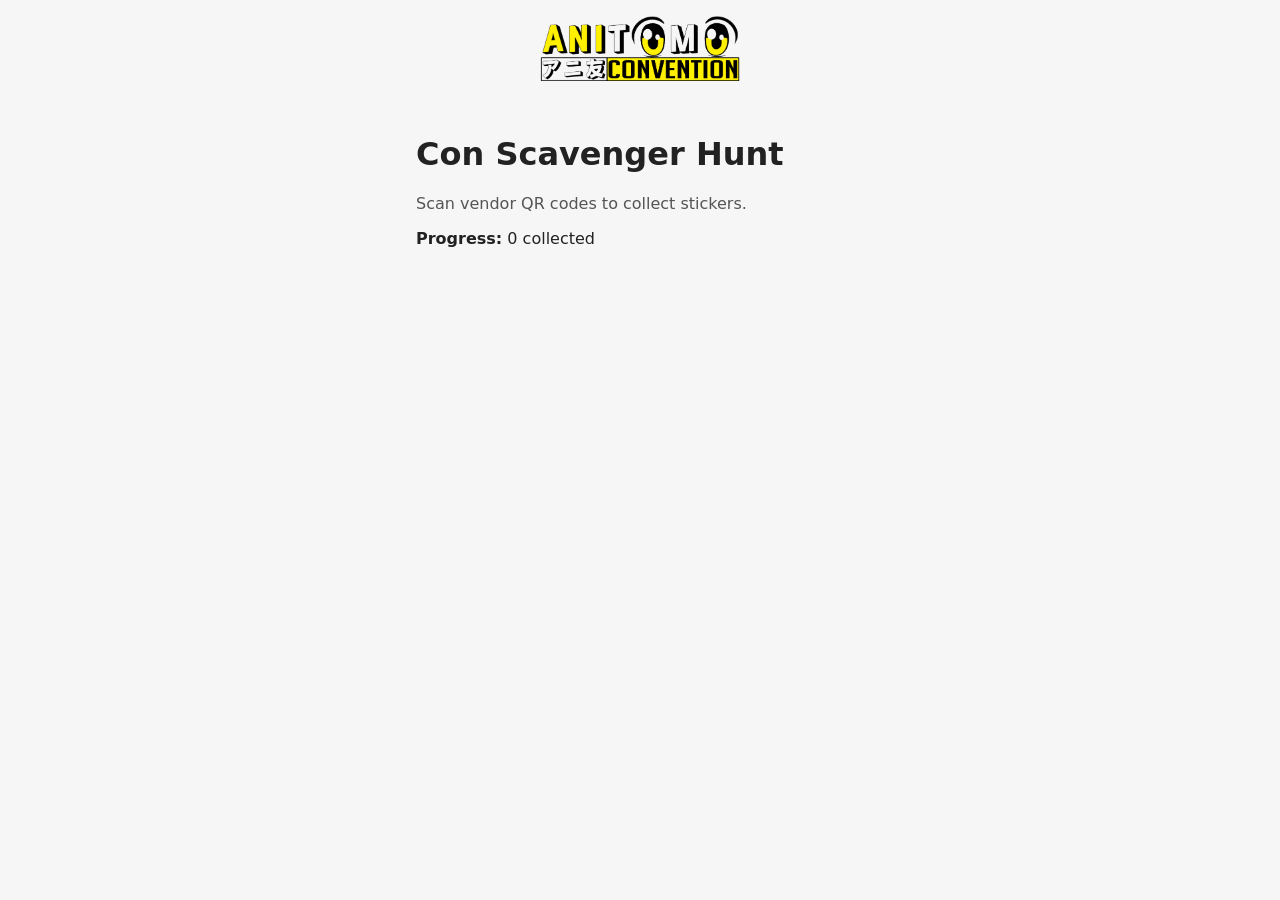
==== src/index.html @ f9cf3979 "Add logo and Anitomo color scheme styling changes." ====
<!DOCTYPE html>
<html lang="en">
  <head>
    <meta charset="UTF-8" />
    <meta name="viewport" content="width=device-width, initial-scale=1.0" />
    <title>Con Scavenger Hunt</title>
    <link rel="stylesheet" href="./styles.css" />
  </head>
  <body>
    <img
      src="assets/New.AniTOMO.Logo.webp"
      alt="AniTOMO Convention"
      class="logo"
    />
    <main class="app">
      <h1>Con Scavenger Hunt</h1>
      <p class="subtitle">
        Scan vendor QR codes to collect stickers.
      </p>

      <section id="progress">
        <strong>Progress:</strong>
        <div id="message" class="message" hidden></div>
        <span id="count">0</span> collected
      </section>

      <section id="vendors">
        <!-- Vendors will go here -->
      </section>
    </main>

    <script src="./app.js"></script>
  </body>
</html>
---- src/styles.css ----
:root {
  --anitomo-yellow: #FFF000;

  --anitomo-black: #000000;
  --anitomo-white: #FFFFFF;

  /* Neutral greys */
  --anitomo-grey: #B0B0B0;       /* uncollected */
  --anitomo-grey-dark: #6E6E6E;  /* text / borders */
  --anitomo-grey-light: #E5E5E5; /* backgrounds */
}

* {
  box-sizing: border-box;
}

body {
  margin: 0;
  font-family: system-ui, sans-serif;
  background: #f6f6f6;
  color: #222;
}

.app {
  max-width: 480px;
  margin: 0 auto;
  padding: 1rem;
}

.subtitle {
  color: #555;
}

#vendors {
  margin-top: 1rem;
  display: grid;
  grid-template-columns: repeat(3, 1fr);
  gap: 0.5rem;
}

.vendor {
  padding: 12px;
  border-radius: 8px;
  margin-bottom: 8px;
  text-align: center;
  font-weight: 600;

  background: var(--anitomo-grey-light);
  color: var(--anitomo-grey-dark);
  border: 2px solid var(--anitomo-grey);

  transition: background 0.2s ease, color 0.2s ease;
}

.vendor.collected {
  background: var(--anitomo-yellow);
  color: var(--anitomo-black);
  border-color: var(--anitomo-yellow);
  animation: pop 0.2s ease-out;
}

@keyframes pop {
  0% { transform: scale(0.95); }
  100% { transform: scale(1); }
}

.message {
  margin-top: 0.5rem;
  padding: 0.5rem;
  border-radius: 4px;
  background: #e8f5e9;
  color: #2e7d32;
  font-size: 0.85rem;
}

.message.error {
  background: #fdecea;
  color: #b71c1c;
}

.logo {
  max-width: 200px;
  width: 60%;
  height: auto;
  margin: 16px auto;
  display: block;
}
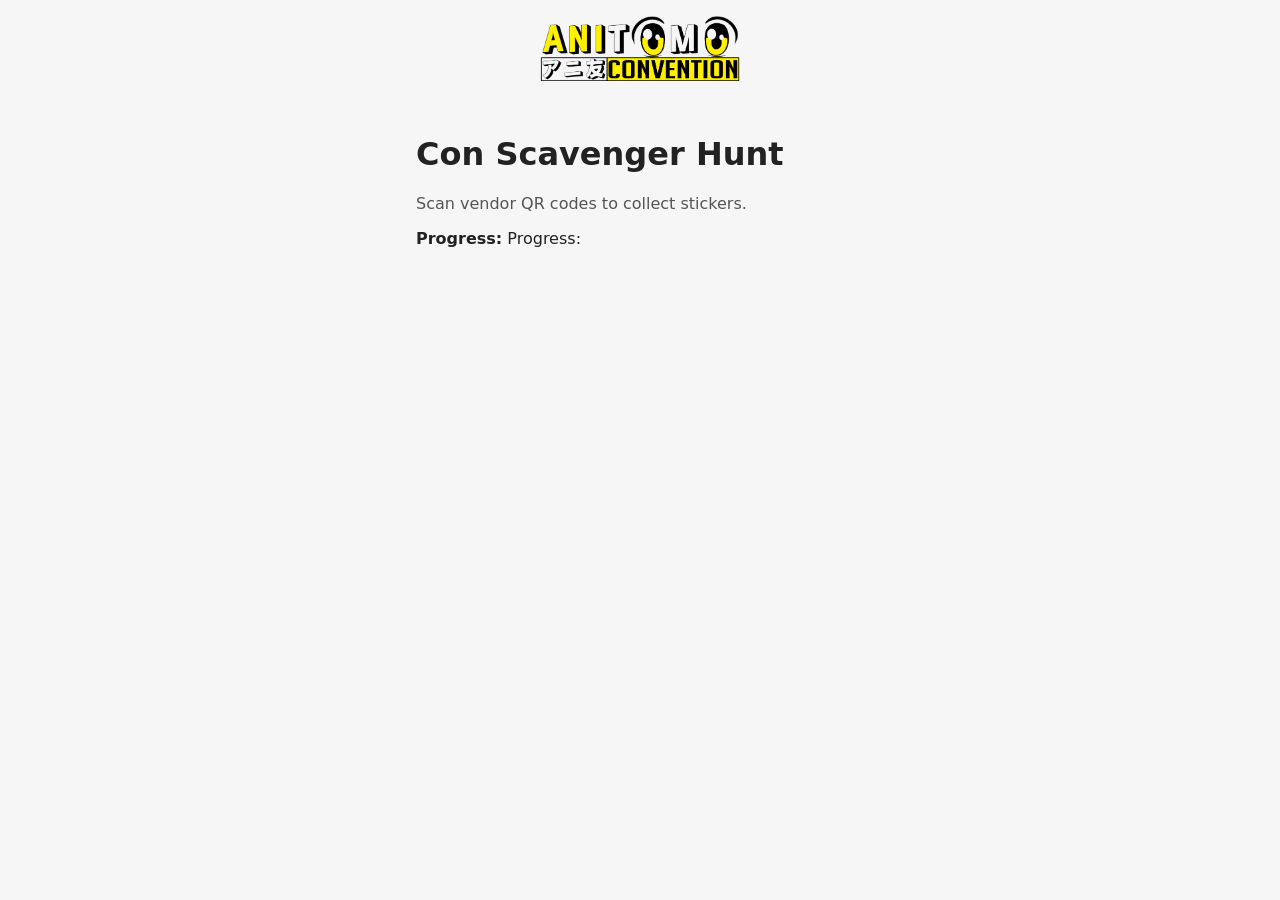
==== commit 5db1adae: "Update animation timing and remove extraneous confirmation message when a sticker is collected." ====
--- a/src/index.html
+++ b/src/index.html
@@ -21,7 +21,7 @@
       <section id="progress">
         <strong>Progress:</strong>
         <div id="message" class="message" hidden></div>
-        <span id="count">0</span> collected
+        Progress: <span id="count"></span>
       </section>
 
       <section id="vendors">
--- a/src/styles.css
+++ b/src/styles.css
@@ -50,18 +50,39 @@
   border: 2px solid var(--anitomo-grey);
 
   transition: background 0.2s ease, color 0.2s ease;
+  box-shadow: 0 1px 2px rgba(0,0,0,0.05);
 }
 
 .vendor.collected {
   background: var(--anitomo-yellow);
   color: var(--anitomo-black);
   border-color: var(--anitomo-yellow);
-  animation: pop 0.2s ease-out;
+  animation: pop 0.7s ease-out;
+
+  box-shadow:
+    0 4px 10px rgba(0, 0, 0, 0.25),
+    inset 0 -2px 0 rgba(0, 0, 0, 0.15);
+
+  transform: translateY(-1px);
 }
 
 @keyframes pop {
-  0% { transform: scale(0.95); }
+  0%   { transform: scale(0.92); }
+  60%  { transform: scale(1.04); }
   100% { transform: scale(1); }
+}
+
+.vendor-name {
+  font-size: 1rem;
+  font-weight: 700;
+  line-height: 1.2;
+}
+
+.vendor-booth {
+  font-size: 0.8rem;
+  font-weight: 500;
+  opacity: 0.75;
+  margin-top: 4px;
 }
 
 .message {
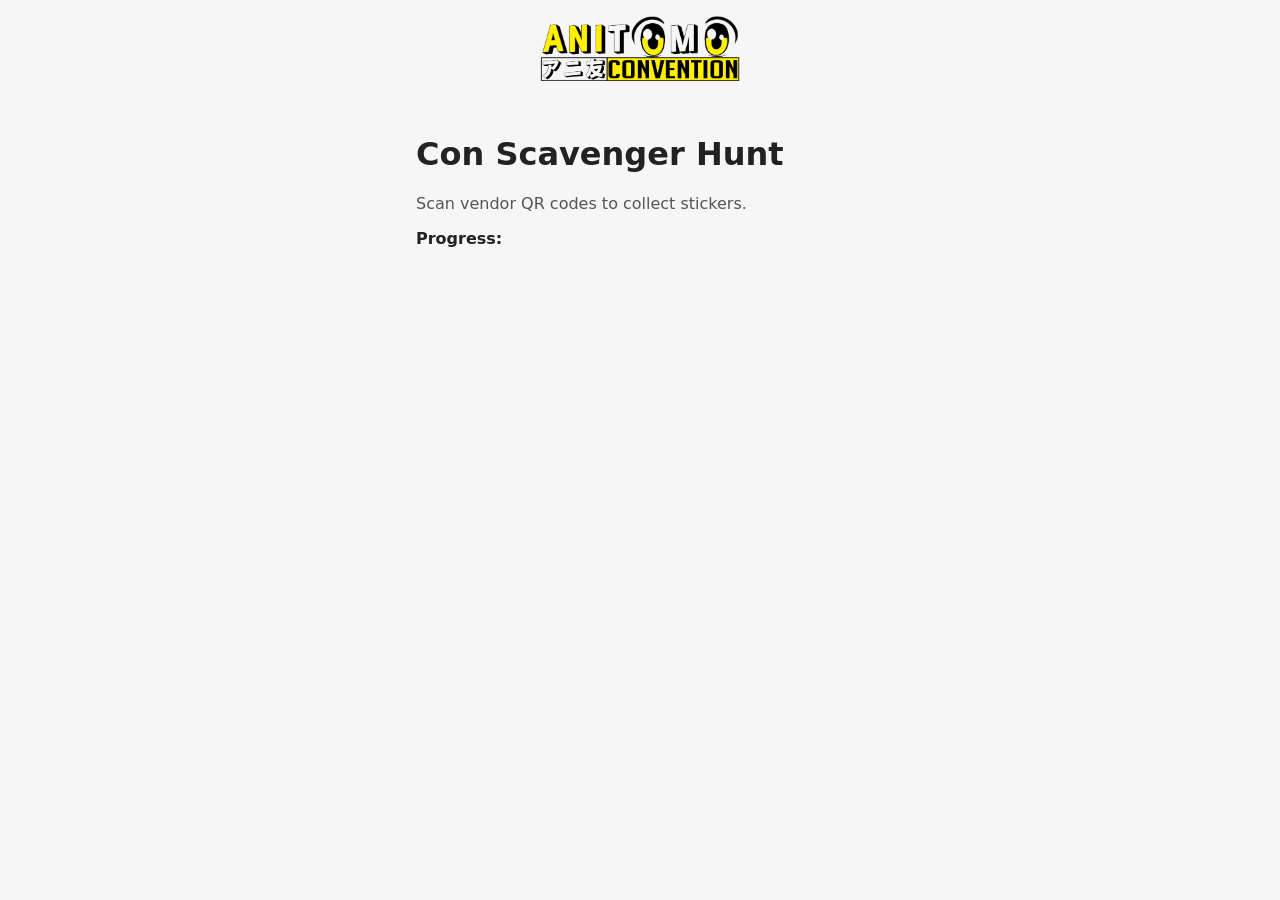
==== commit b40eb77b: "Remove duplicate 'Progress:' in index.html." ====
--- a/src/index.html
+++ b/src/index.html
@@ -21,7 +21,7 @@
       <section id="progress">
         <strong>Progress:</strong>
         <div id="message" class="message" hidden></div>
-        Progress: <span id="count"></span>
+        <span id="count"></span>
       </section>
 
       <section id="vendors">
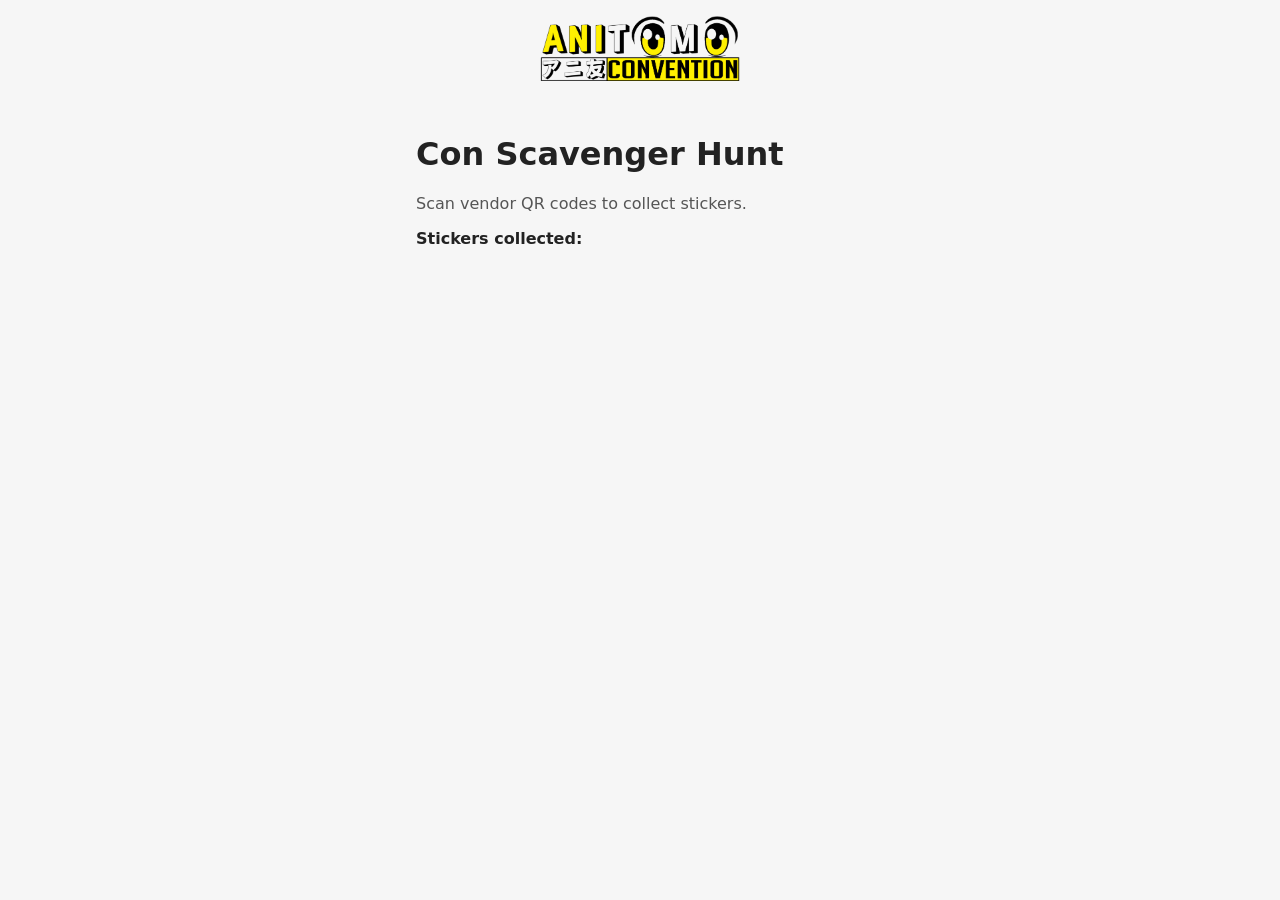
==== commit 4dd29a41: "Change progress sentence for stickers." ====
--- a/src/index.html
+++ b/src/index.html
@@ -19,7 +19,7 @@
       </p>
 
       <section id="progress">
-        <strong>Progress:</strong>
+        <strong>Stickers collected:</strong>
         <div id="message" class="message" hidden></div>
         <span id="count"></span>
       </section>
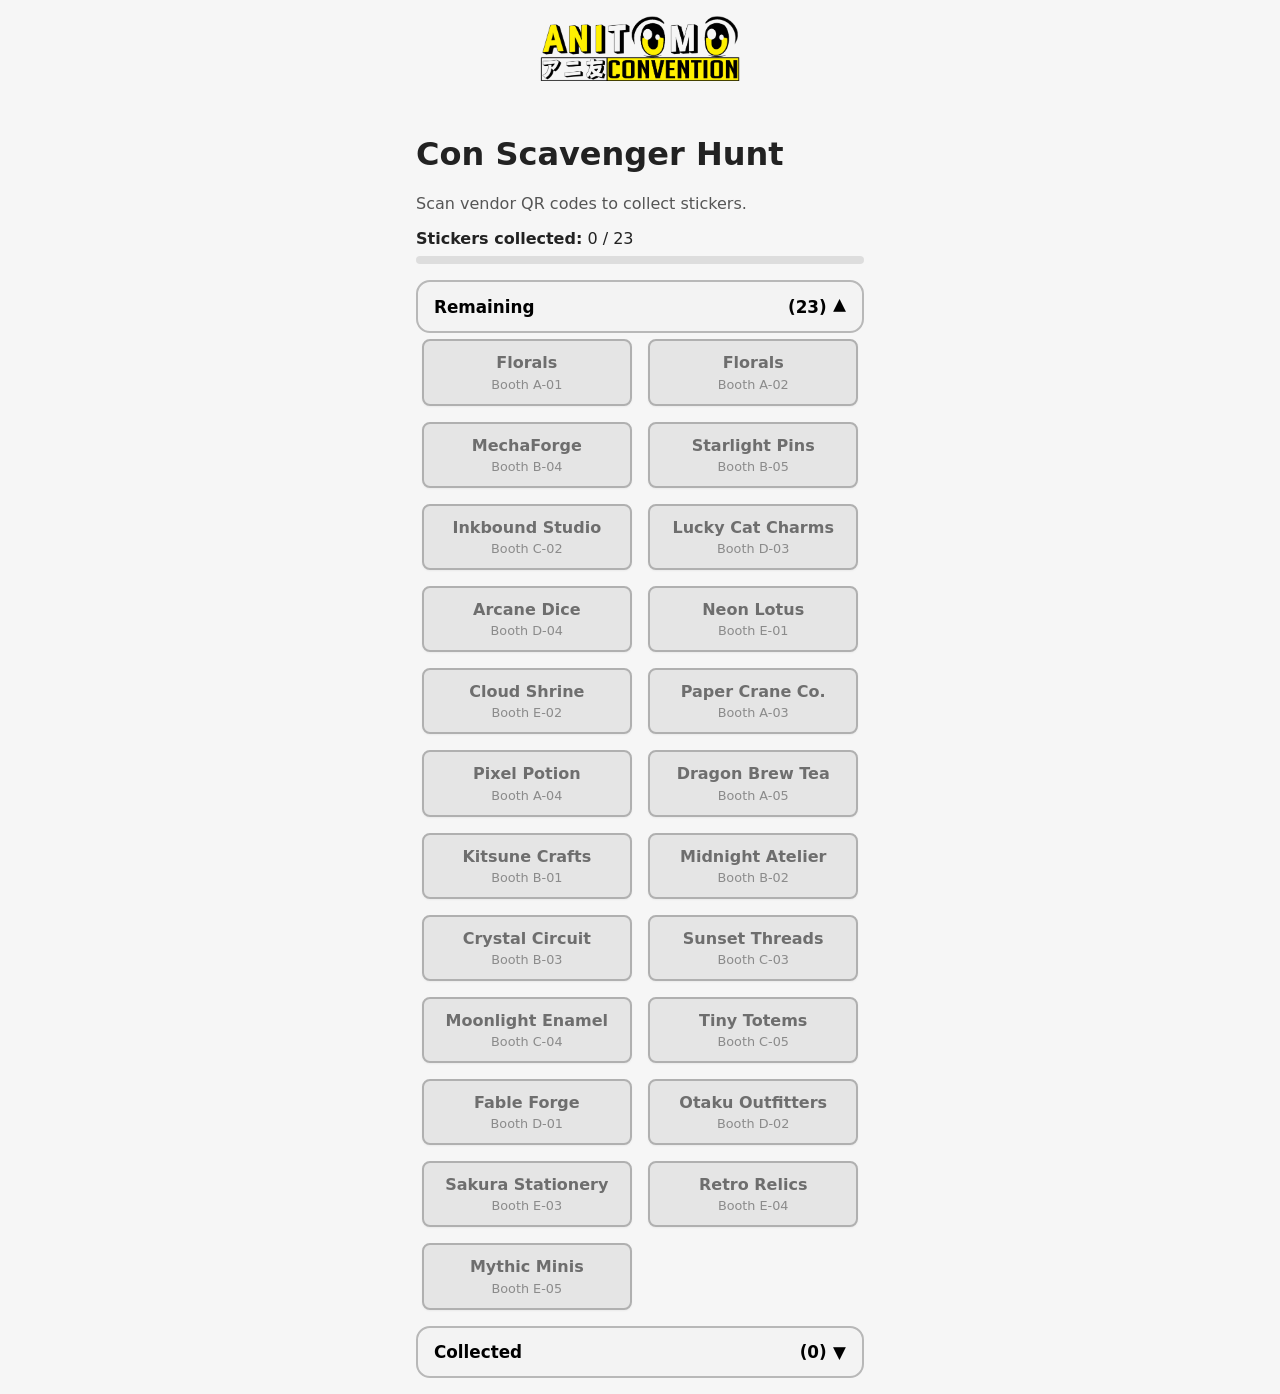
==== commit c8c6050c: "Add collapsible sections, progress tracking, and completion UI with auto-collapse behavior" ====
--- a/src/index.html
+++ b/src/index.html
@@ -14,18 +14,44 @@
     />
     <main class="app">
       <h1>Con Scavenger Hunt</h1>
-      <p class="subtitle">
+      <p id="subtitle" class="subtitle">
         Scan vendor QR codes to collect stickers.
       </p>
 
       <section id="progress">
-        <strong>Stickers collected:</strong>
+        <strong id="progress-label">Stickers collected:</strong>
         <div id="message" class="message" hidden></div>
         <span id="count"></span>
       </section>
 
-      <section id="vendors">
-        <!-- Vendors will go here -->
+      <div id="completion-banner" class="completion-banner" hidden>
+        🎉 Collection complete!
+      </div>
+
+      <div class="progress-bar" aria-hidden="true">
+        <div id="progress-fill" class="progress-fill"></div>
+      </div>
+
+      <section class="vendor-section">
+        <button id="remaining-toggle" class="section-toggle" type="button" aria-expanded="true">
+          Remaining
+          <span class="section-right">
+            <span id="remaining-count"></span>
+            <span class="chevron">▼</span>
+          </span>
+        </button>
+        <section id="remaining-vendors" class="vendors-grid"></section>
+      </section>
+
+      <section class="vendor-section">
+        <button id="collected-toggle" class="section-toggle" type="button" aria-expanded="false">
+          Collected
+          <span class="section-right">
+            <span id="collected-count"></span>
+            <span class="chevron">▼</span>
+            </span>
+        </button>
+        <section id="collected-vendors" class="vendors-grid" hidden></section>
       </section>
     </main>
 
--- a/src/styles.css
+++ b/src/styles.css
@@ -21,6 +21,10 @@
   color: #222;
 }
 
+[hidden] {
+  display: none !important;
+}
+
 .app {
   max-width: 480px;
   margin: 0 auto;
@@ -31,17 +35,68 @@
   color: #555;
 }
 
-#vendors {
+.vendor-section {
   margin-top: 1rem;
+}
+
+.section-right {
+  display: flex;
+  align-items: center;
+  gap: 0.4rem; /* spacing between number and chevron */
+}
+
+.section-toggle {
+  width: 100%;
+  display: flex;
+  justify-content: space-between;
+  align-items: center;
+  box-sizing: border-box;
+  padding: 0.9rem 1rem;
+  margin-bottom: 0.4rem;
+  border: 2px solid #b8b8b8;
+  border-radius: 14px;
+  background: #f3f3f3;
+  font: inherit;
+  font-weight: 800;
+  font-size: 1.05rem;
+  cursor: pointer;
+}
+
+.section-toggle[aria-expanded="false"] {
+  margin-bottom: 0;
+}
+
+/* Chevron */
+.chevron {
+  transition: transform 0.2s ease;
+}
+
+/* Rotate when expanded */
+.section-toggle[aria-expanded="true"] .chevron {
+  transform: rotate(180deg);
+}
+
+.section-toggle:active {
+  transform: scale(0.98);
+}
+
+.vendors-grid {
   display: grid;
-  grid-template-columns: repeat(3, 1fr);
-  gap: 0.5rem;
+  grid-template-columns: repeat(auto-fit, minmax(140px, 1fr));
+  gap: 1rem;
+  margin-top: 0;
+  padding: 0 0.35rem;
+  box-sizing: border-box;
+}
+
+.vendors-grid > * {
+  min-width: 0;
 }
 
 .vendor {
+  min-width: 0;
   padding: 12px;
   border-radius: 8px;
-  margin-bottom: 8px;
   text-align: center;
   font-weight: 600;
 
@@ -76,6 +131,8 @@
   font-size: 1rem;
   font-weight: 700;
   line-height: 1.2;
+  white-space: normal;
+  overflow-wrap: break-word;
 }
 
 .vendor-booth {
@@ -105,4 +162,40 @@
   height: auto;
   margin: 16px auto;
   display: block;
+}
+
+.progress-bar {
+  width: 100%;
+  height: 8px;
+  margin-top: 0.5rem;
+  background: #dddddd;
+  border-radius: 999px;
+  overflow: hidden;
+}
+
+.progress-fill {
+  height: 100%;
+  width: 0%;
+  background: #888;
+  border-radius: 999px;
+  transition: width 0.25s ease;
+}
+
+.progress-fill.complete {
+  background: var(--anitomo-yellow);
+  box-shadow: 0 0 6px rgba(255, 240, 0, 0.6);
+}
+
+.completion-banner {
+  margin-top: 0.6rem;
+  padding: 0.8rem 1rem;
+  border-radius: 12px;
+  background: var(--anitomo-yellow);
+  color: var(--anitomo-black);
+  font-weight: 800;
+  text-align: center;
+
+  box-shadow: 0 4px 12px rgba(0,0,0,0.15);
+
+  animation: pop 0.4s ease-out;
 }
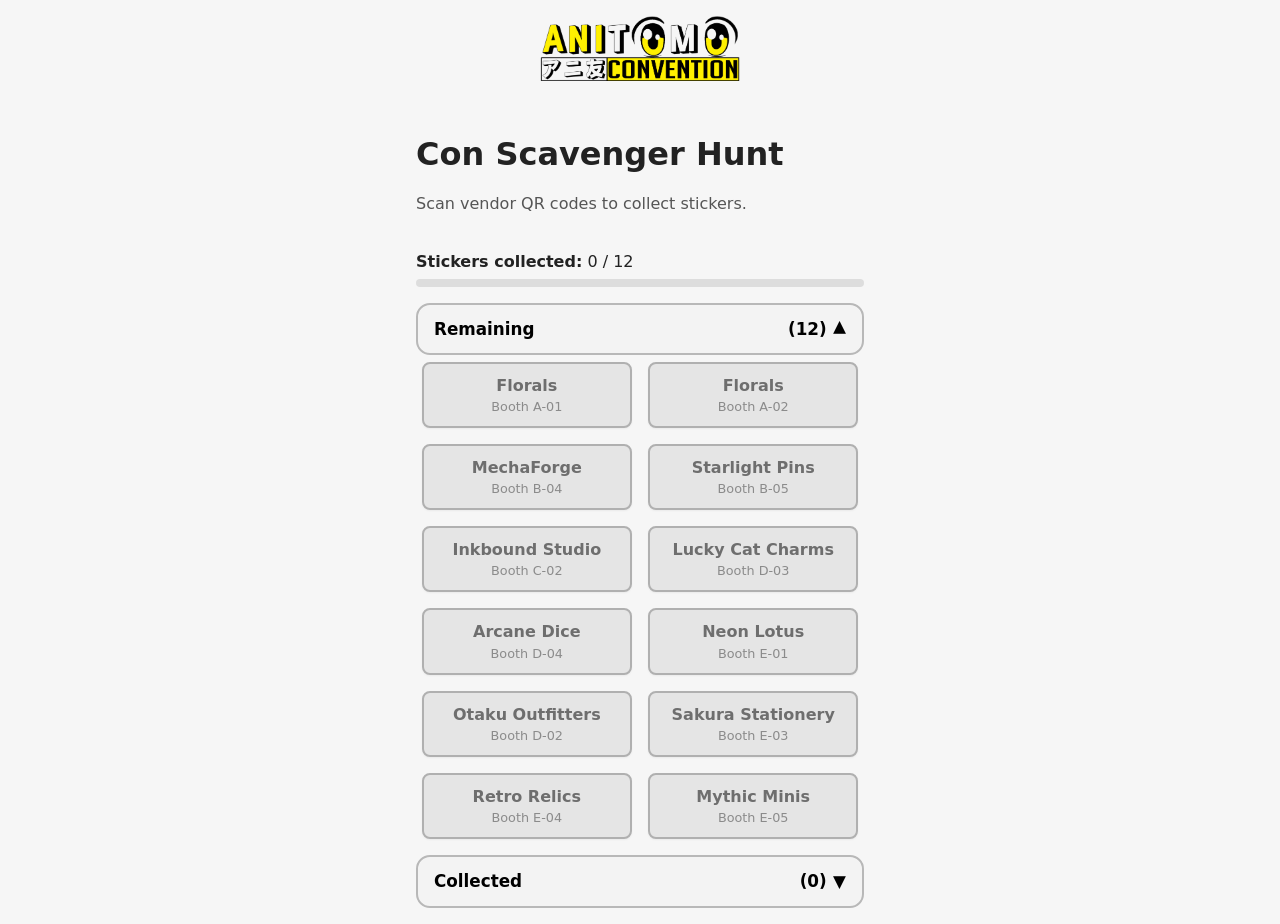
==== commit 2a97f587: "Confirmation message styling" ====
--- a/src/index.html
+++ b/src/index.html
@@ -19,8 +19,8 @@
       </p>
 
       <section id="progress">
+        <div id="message" class="message"></div>
         <strong id="progress-label">Stickers collected:</strong>
-        <div id="message" class="message" hidden></div>
         <span id="count"></span>
       </section>
 
--- a/src/styles.css
+++ b/src/styles.css
@@ -143,15 +143,38 @@
 }
 
 .message {
+  min-height: 1.4rem;
   margin-top: 0.5rem;
-  padding: 0.5rem;
-  border-radius: 4px;
+
+  display: flex;
+  align-items: center;
+  justify-content: center;
+
+  padding: 0;
+  border-radius: 6px;
+
+  font-size: 0.85rem;
+  font-weight: 600;
+  text-align: center;
+
+  background: transparent;
+  color: #2e7d32;
+
+  opacity: 0;
+  transition: opacity 0.2s ease, background 0.2s ease, padding 0.2s ease;
+}
+
+.message.visible {
+  padding: 0.6rem 0.75rem;
   background: #e8f5e9;
-  color: #2e7d32;
-  font-size: 0.85rem;
 }
 
 .message.error {
+  background: #fdecea;
+  color: #b71c1c;
+}
+
+.message.error.visible {
   background: #fdecea;
   color: #b71c1c;
 }
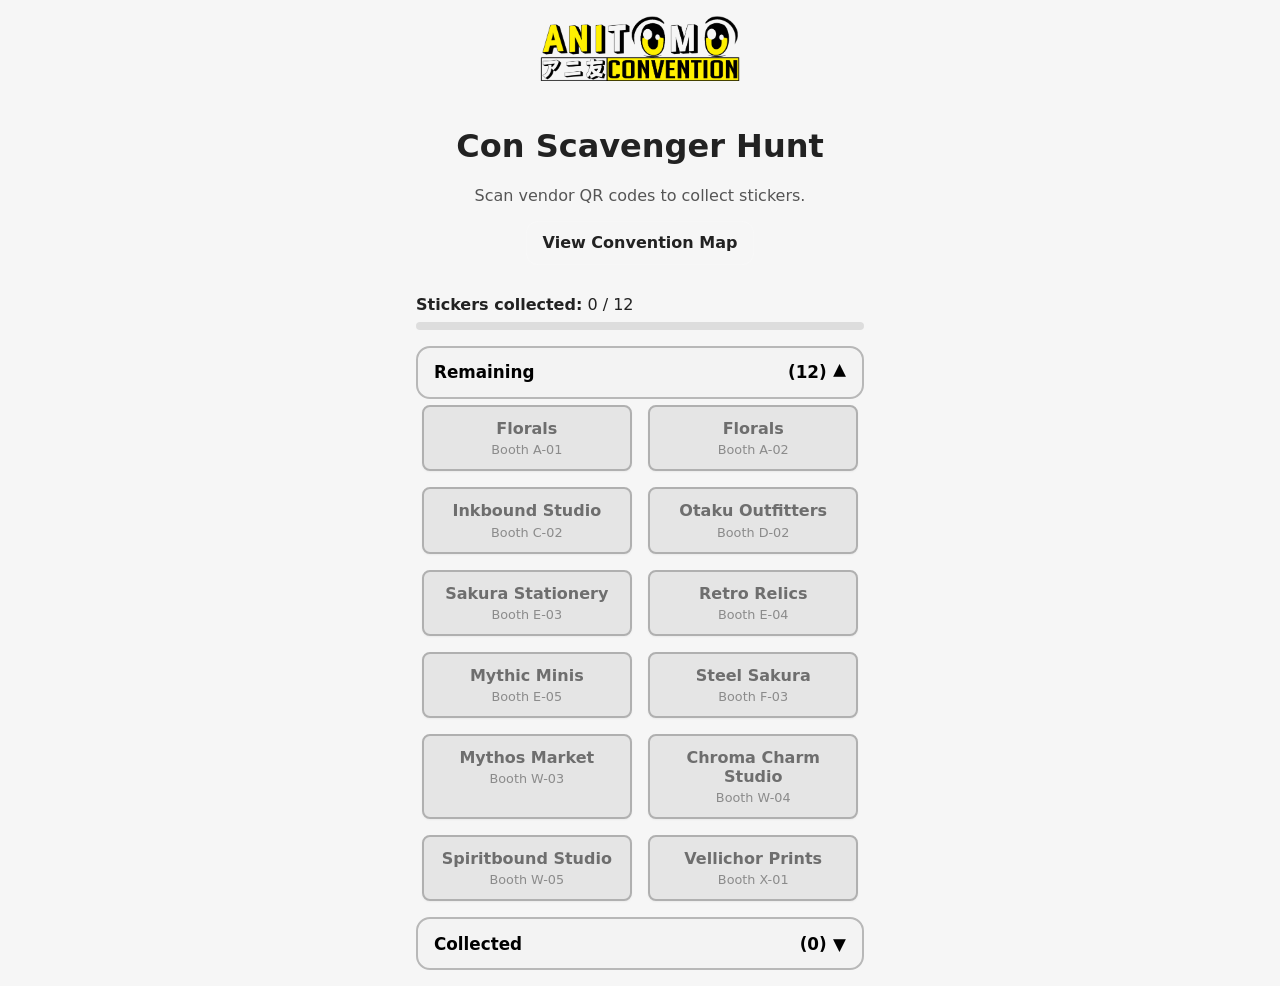
==== commit 2c18e280: "Add map page and links" ====
--- a/src/index.html
+++ b/src/index.html
@@ -16,6 +16,9 @@
       <h1>Con Scavenger Hunt</h1>
       <p id="subtitle" class="subtitle">
         Scan vendor QR codes to collect stickers.
+      </p>
+      <p class="map-link-row">
+        <a href="./files/map.html" class="map-link-button">View Convention Map</a>
       </p>
 
       <section id="progress">
--- a/src/styles.css
+++ b/src/styles.css
@@ -33,6 +33,10 @@
 
 .subtitle {
   color: #555;
+}
+
+h1, .subtitle {
+  text-align: center;
 }
 
 .vendor-section {
@@ -183,7 +187,7 @@
   max-width: 200px;
   width: 60%;
   height: auto;
-  margin: 16px auto;
+  margin: 16px auto 8px;
   display: block;
 }
 
@@ -221,4 +225,76 @@
   box-shadow: 0 4px 12px rgba(0,0,0,0.15);
 
   animation: pop 0.4s ease-out;
+}
+
+.vendor-time {
+  margin-top: 0.2rem;
+  font-size: 0.85rem;
+  opacity: 0.8;
+}
+
+.map-link-row {
+  margin: 0.15rem 0 0.2rem;
+  text-align: center;
+}
+
+.map-link-button,
+.map-back-link {
+  display: inline-block;
+  padding: 0.7rem 1rem;
+  border-radius: 0.75rem;
+  text-decoration: none;
+  font-weight: 600;
+  border: 1px solid rgba(255, 255, 255, 0.15);
+  background: rgba(255, 255, 255, 0.06);
+  color: inherit;
+}
+
+.map-link-button:hover,
+.map-back-link:hover {
+  opacity: 0.9;
+}
+
+.map-page {
+  max-width: 960px;
+}
+
+.map-back-link {
+  text-align: center;
+}
+
+.map-card {
+  margin-top: 1rem;
+  padding: 0.75rem;
+  border-radius: 1rem;
+  background: #ffffff;
+  box-shadow: 0 1px 4px rgba(0, 0, 0, 0.08);
+}
+
+.floor-map-image {
+  display: block;
+  width: 100%;
+  height: auto;
+  border-radius: 0.75rem;
+}
+
+.map-hint {
+  margin-top: 0.75rem;
+  font-size: 0.85rem;
+  opacity: 0.7;
+  text-align: center;
+}
+
+.map-back-row {
+  text-align: center;
+  margin-bottom: 0.25rem;
+}
+
+.map-tip {
+  margin-top: 0.6rem;
+}
+
+.map-tip strong {
+  color: #222;
+  font-weight: 600;
 }
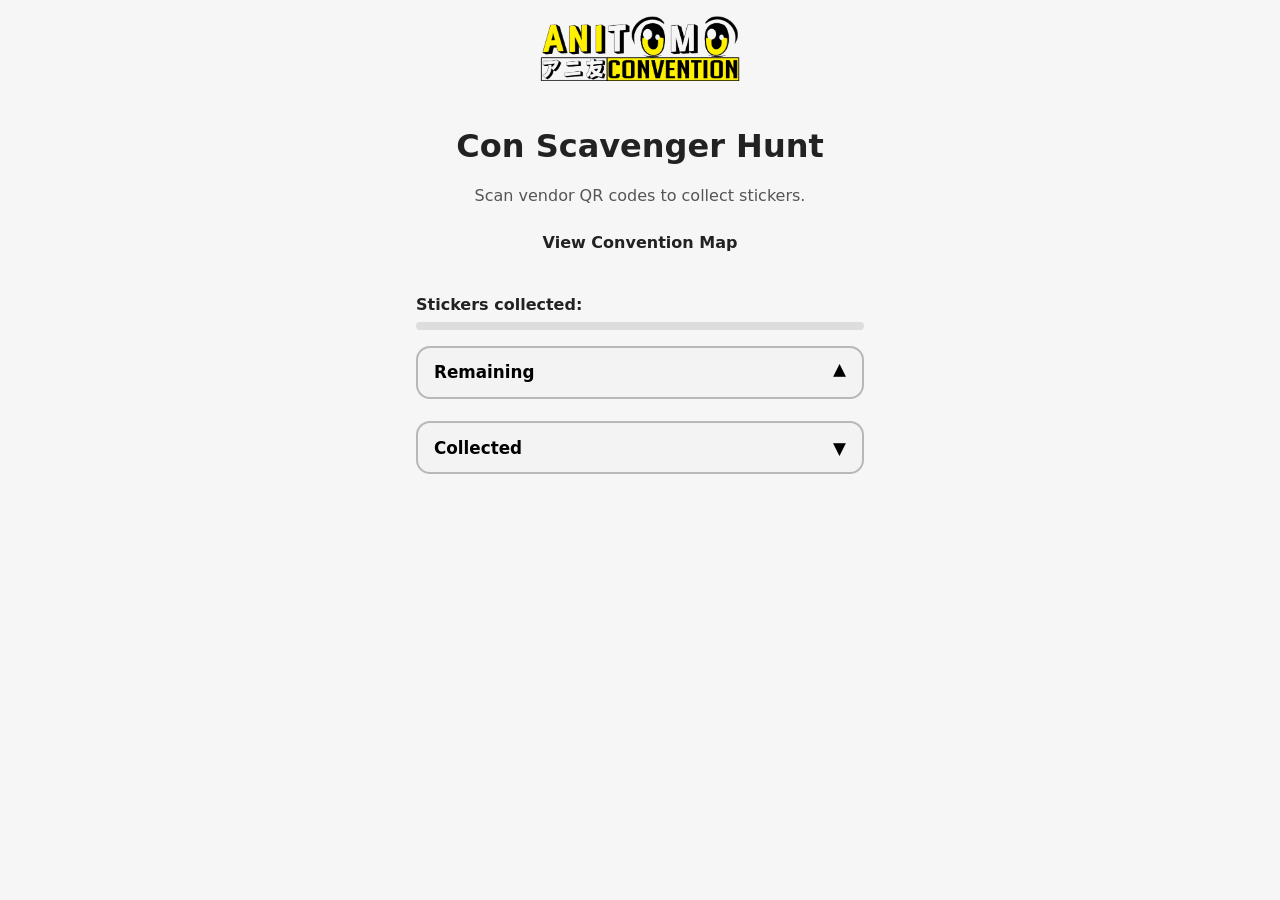
==== commit 1814e706: "integrate Supabase for global scavenger hunt state and add end-of-hunt UI" ====
--- a/src/index.html
+++ b/src/index.html
@@ -21,6 +21,10 @@
         <a href="./files/map.html" class="map-link-button">View Convention Map</a>
       </p>
 
+      <div id="hunt-over-banner" class="hunt-over-banner" hidden>
+        🏆 The scavenger hunt is over! Congrats to our winner! Thank you for playing!
+      </div>
+
       <section id="progress">
         <div id="message" class="message"></div>
         <strong id="progress-label">Stickers collected:</strong>
@@ -31,7 +35,7 @@
         🎉 Collection complete!
       </div>
 
-      <div class="progress-bar" aria-hidden="true">
+      <div id="progress-bar-wrapper" class="progress-bar" aria-hidden="true">
         <div id="progress-fill" class="progress-fill"></div>
       </div>
 
--- a/src/styles.css
+++ b/src/styles.css
@@ -297,4 +297,15 @@
 .map-tip strong {
   color: #222;
   font-weight: 600;
+}
+
+.hunt-over-banner {
+  margin: 0.75rem 0 1rem;
+  padding: 0.9rem 1rem;
+  border-radius: 12px;
+  background: #111;
+  color: #fff;
+  font-weight: 800;
+  text-align: center;
+  box-shadow: 0 4px 12px rgba(0, 0, 0, 0.18);
 }
